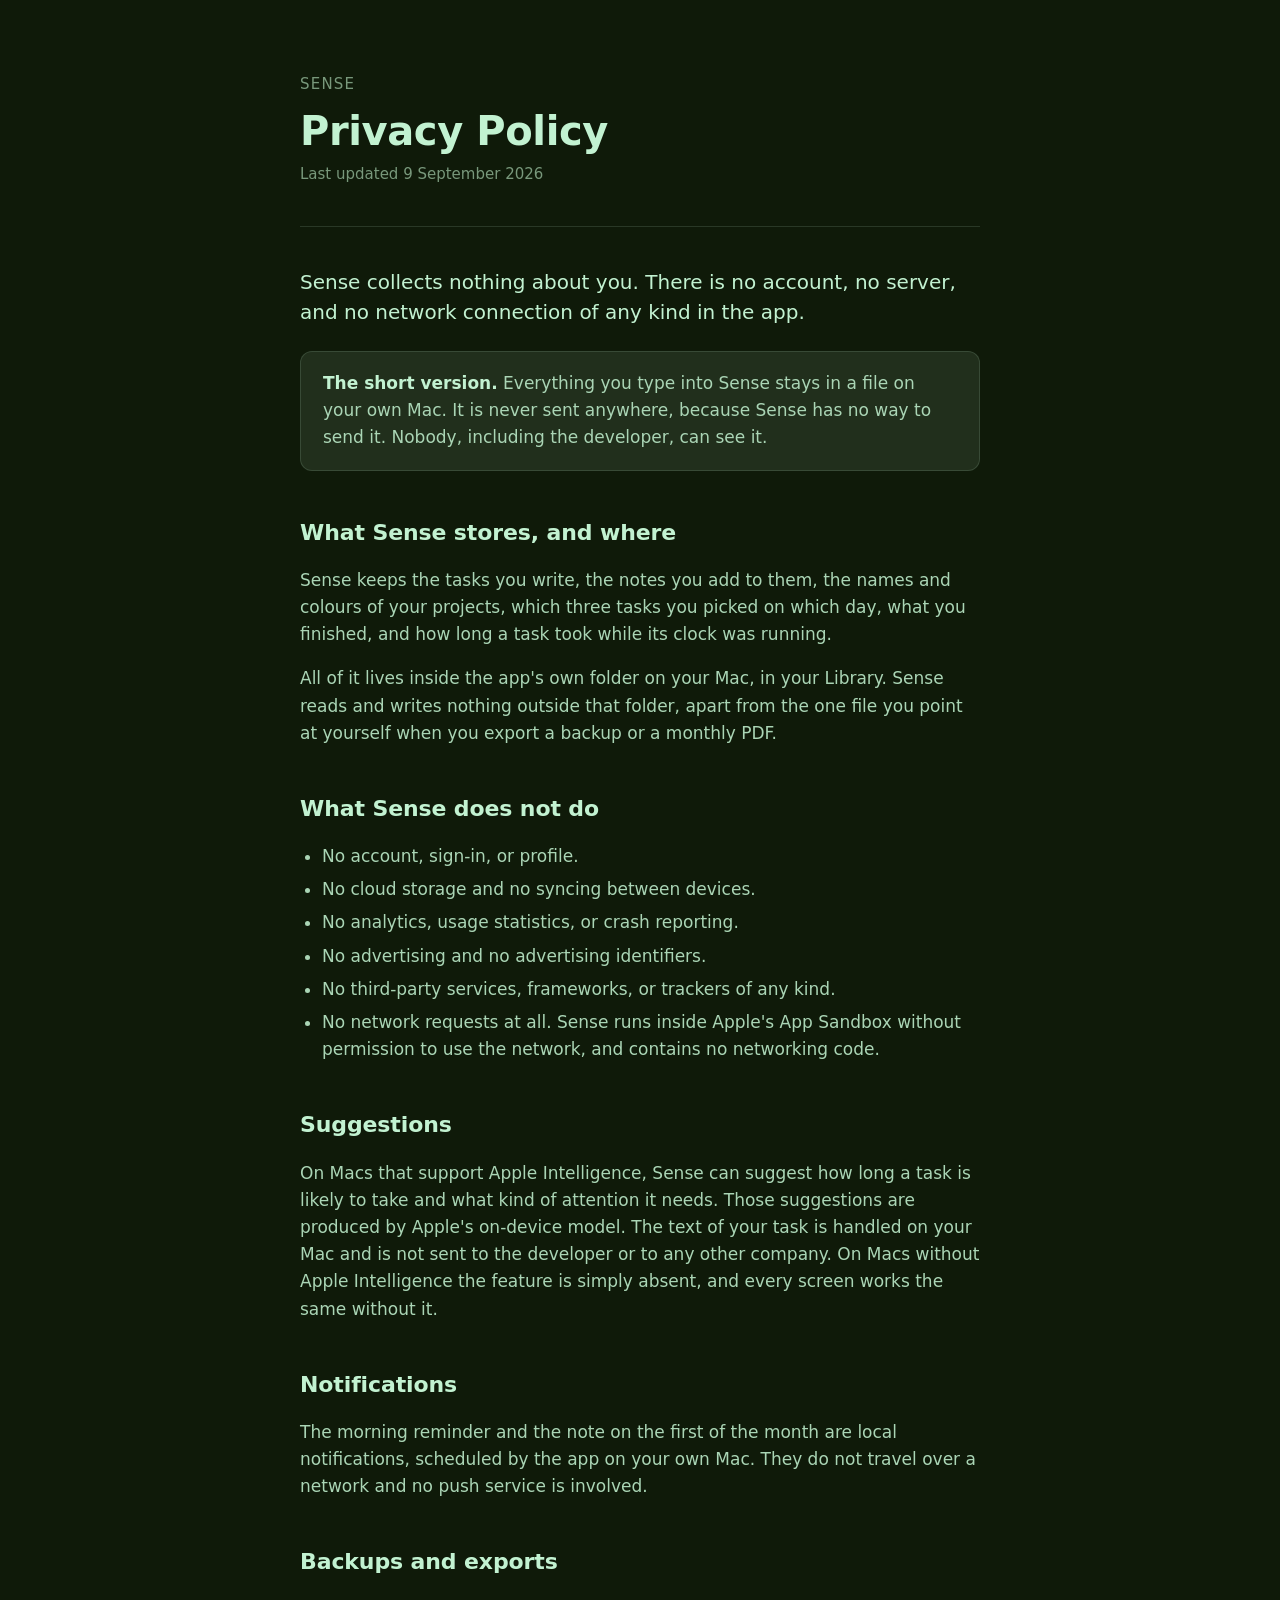
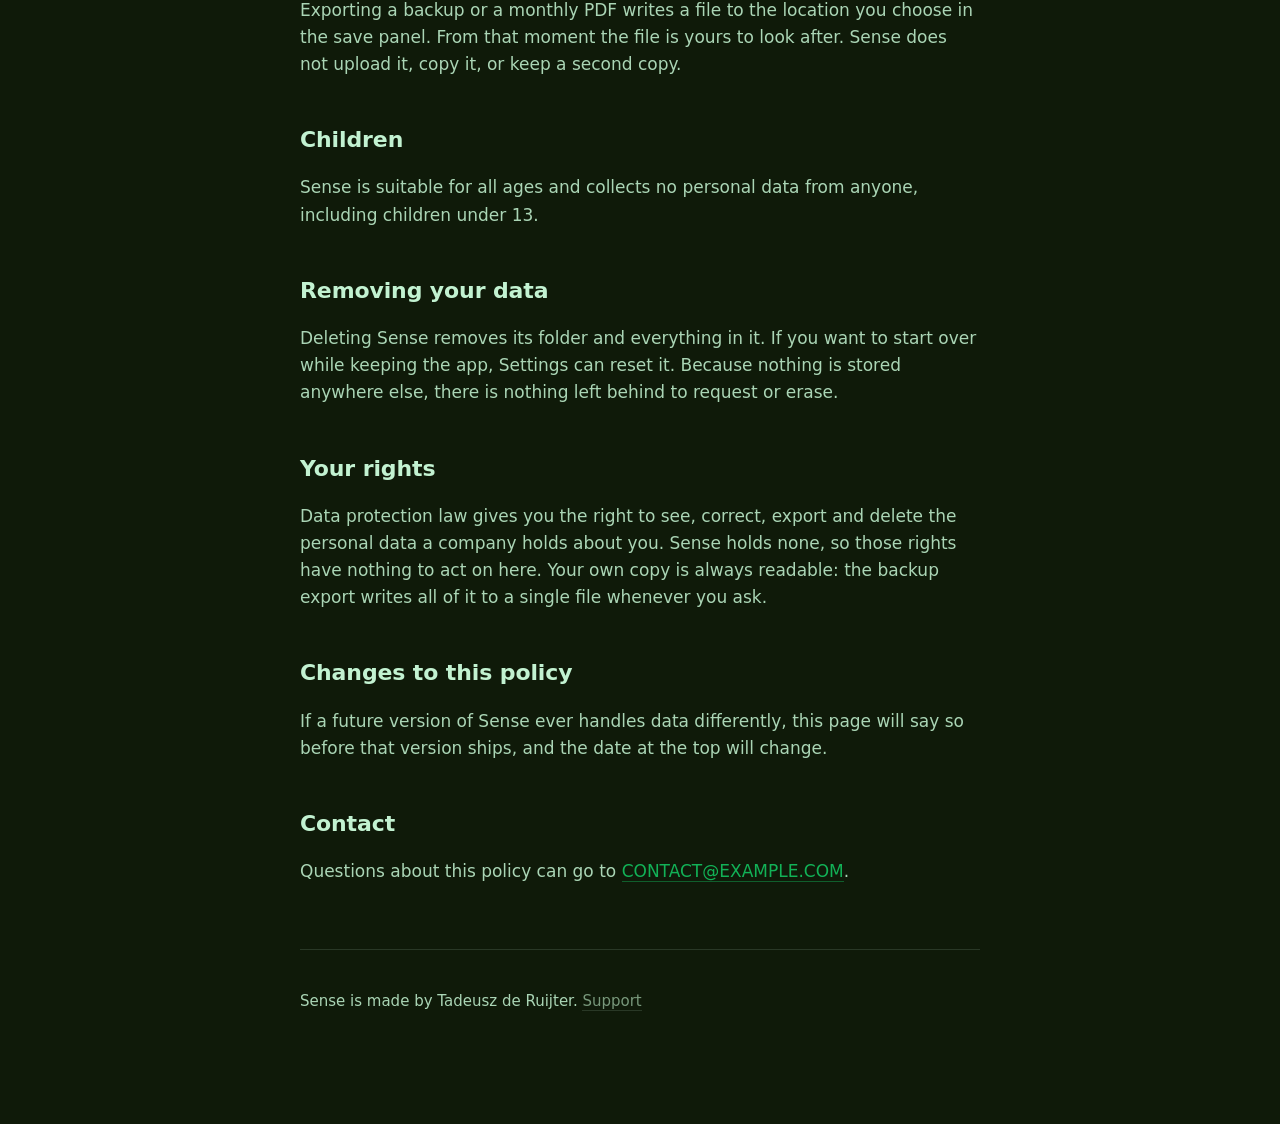
==== privacy.html @ edf2e289 "Add the support and privacy pages for Sense Claude-Session: https://claude.ai/code/session_01Mh4KZKW" ====
<!doctype html>
<html lang="en">
	<head>
		<meta charset="utf-8" />
		<meta name="viewport" content="width=device-width, initial-scale=1" />
		<title>Privacy Policy — Sense</title>
		<link rel="stylesheet" href="style.css" />
	</head>
	<body>
		<main>
			<header>
				<p class="mark">Sense</p>
				<h1>Privacy Policy</h1>
				<p class="date">Last updated 9 September 2026</p>
			</header>

			<p class="lede">
				Sense collects nothing about you. There is no account, no server, and no
				network connection of any kind in the app.
			</p>

			<div class="panel">
				<p>
					<strong>The short version.</strong> Everything you type into Sense stays
					in a file on your own Mac. It is never sent anywhere, because Sense has
					no way to send it. Nobody, including the developer, can see it.
				</p>
			</div>

			<h2>What Sense stores, and where</h2>
			<p>
				Sense keeps the tasks you write, the notes you add to them, the names and
				colours of your projects, which three tasks you picked on which day, what
				you finished, and how long a task took while its clock was running.
			</p>
			<p>
				All of it lives inside the app's own folder on your Mac, in your Library.
				Sense reads and writes nothing outside that folder, apart from the one file
				you point at yourself when you export a backup or a monthly PDF.
			</p>

			<h2>What Sense does not do</h2>
			<ul>
				<li>No account, sign-in, or profile.</li>
				<li>No cloud storage and no syncing between devices.</li>
				<li>No analytics, usage statistics, or crash reporting.</li>
				<li>No advertising and no advertising identifiers.</li>
				<li>No third-party services, frameworks, or trackers of any kind.</li>
				<li>
					No network requests at all. Sense runs inside Apple's App Sandbox without
					permission to use the network, and contains no networking code.
				</li>
			</ul>

			<h2>Suggestions</h2>
			<p>
				On Macs that support Apple Intelligence, Sense can suggest how long a task
				is likely to take and what kind of attention it needs. Those suggestions are
				produced by Apple's on-device model. The text of your task is handled on your
				Mac and is not sent to the developer or to any other company. On Macs without
				Apple Intelligence the feature is simply absent, and every screen works the
				same without it.
			</p>

			<h2>Notifications</h2>
			<p>
				The morning reminder and the note on the first of the month are local
				notifications, scheduled by the app on your own Mac. They do not travel over
				a network and no push service is involved.
			</p>

			<h2>Backups and exports</h2>
			<p>
				Exporting a backup or a monthly PDF writes a file to the location you choose
				in the save panel. From that moment the file is yours to look after. Sense
				does not upload it, copy it, or keep a second copy.
			</p>

			<h2>Children</h2>
			<p>
				Sense is suitable for all ages and collects no personal data from anyone,
				including children under 13.
			</p>

			<h2>Removing your data</h2>
			<p>
				Deleting Sense removes its folder and everything in it. If you want to start
				over while keeping the app, Settings can reset it. Because nothing is stored
				anywhere else, there is nothing left behind to request or erase.
			</p>

			<h2>Your rights</h2>
			<p>
				Data protection law gives you the right to see, correct, export and delete
				the personal data a company holds about you. Sense holds none, so those
				rights have nothing to act on here. Your own copy is always readable: the
				backup export writes all of it to a single file whenever you ask.
			</p>

			<h2>Changes to this policy</h2>
			<p>
				If a future version of Sense ever handles data differently, this page will
				say so before that version ships, and the date at the top will change.
			</p>

			<h2>Contact</h2>
			<p>
				Questions about this policy can go to
				<a href="mailto:CONTACT@EXAMPLE.COM">CONTACT@EXAMPLE.COM</a>.
			</p>

			<footer>
				<p>
					Sense is made by Tadeusz de Ruijter. <a href="support.html">Support</a>
				</p>
			</footer>
		</main>
	</body>
</html>
---- style.css ----
:root {
	--fern: #0f1a09;
	--mint: #c2f2d1;
	--signal: #12b257;
	--mint-dust: color-mix(in oklch, #c2f2d1 62%, #0f1a09);
	--mint-fill: color-mix(in oklch, #c2f2d1 12%, #0f1a09);
	--mint-seam: color-mix(in oklch, #c2f2d1 14%, transparent);
	color-scheme: dark;
}

* {
	box-sizing: border-box;
}

body {
	margin: 0;
	padding: 0 24px 96px;
	background: var(--fern);
	color: var(--mint);
	font-family:
		-apple-system, BlinkMacSystemFont, "Segoe UI", system-ui, sans-serif;
	font-size: 17px;
	line-height: 1.6;
	-webkit-font-smoothing: antialiased;
}

main {
	max-width: 680px;
	margin: 0 auto;
}

header {
	padding: 72px 0 40px;
	border-bottom: 1px solid var(--mint-seam);
	margin-bottom: 40px;
}

.mark {
	font-size: 15px;
	letter-spacing: 0.08em;
	text-transform: uppercase;
	color: var(--mint-dust);
	margin: 0 0 12px;
}

h1 {
	font-size: 40px;
	line-height: 1.15;
	font-weight: 600;
	margin: 0 0 8px;
	letter-spacing: -0.01em;
}

.date {
	color: var(--mint-dust);
	font-size: 15px;
	margin: 0;
}

h2 {
	font-size: 22px;
	font-weight: 600;
	margin: 44px 0 12px;
	letter-spacing: -0.005em;
}

h3 {
	font-size: 17px;
	font-weight: 600;
	margin: 28px 0 6px;
}

p,
li {
	color: color-mix(in oklch, var(--mint) 88%, var(--fern));
}

ul {
	padding-left: 22px;
}

li {
	margin: 6px 0;
}

strong {
	color: var(--mint);
	font-weight: 600;
}

a {
	color: var(--signal);
	text-decoration: none;
	border-bottom: 1px solid color-mix(in oklch, var(--signal) 45%, transparent);
}

a:hover {
	border-bottom-color: var(--signal);
}

.lede {
	font-size: 20px;
	line-height: 1.5;
	color: var(--mint);
	margin: 0 0 8px;
}

.panel {
	background: var(--mint-fill);
	border: 1px solid var(--mint-seam);
	border-radius: 12px;
	padding: 18px 22px;
	margin: 24px 0;
}

.panel p:last-child {
	margin-bottom: 0;
}

.panel p:first-child {
	margin-top: 0;
}

footer {
	margin-top: 64px;
	padding-top: 24px;
	border-top: 1px solid var(--mint-seam);
	color: var(--mint-dust);
	font-size: 15px;
}

footer a {
	color: var(--mint-dust);
	border-bottom-color: var(--mint-seam);
}

code {
	font-family: ui-monospace, SFMono-Regular, Menlo, monospace;
	font-size: 15px;
	background: var(--mint-fill);
	border-radius: 5px;
	padding: 1px 6px;
}
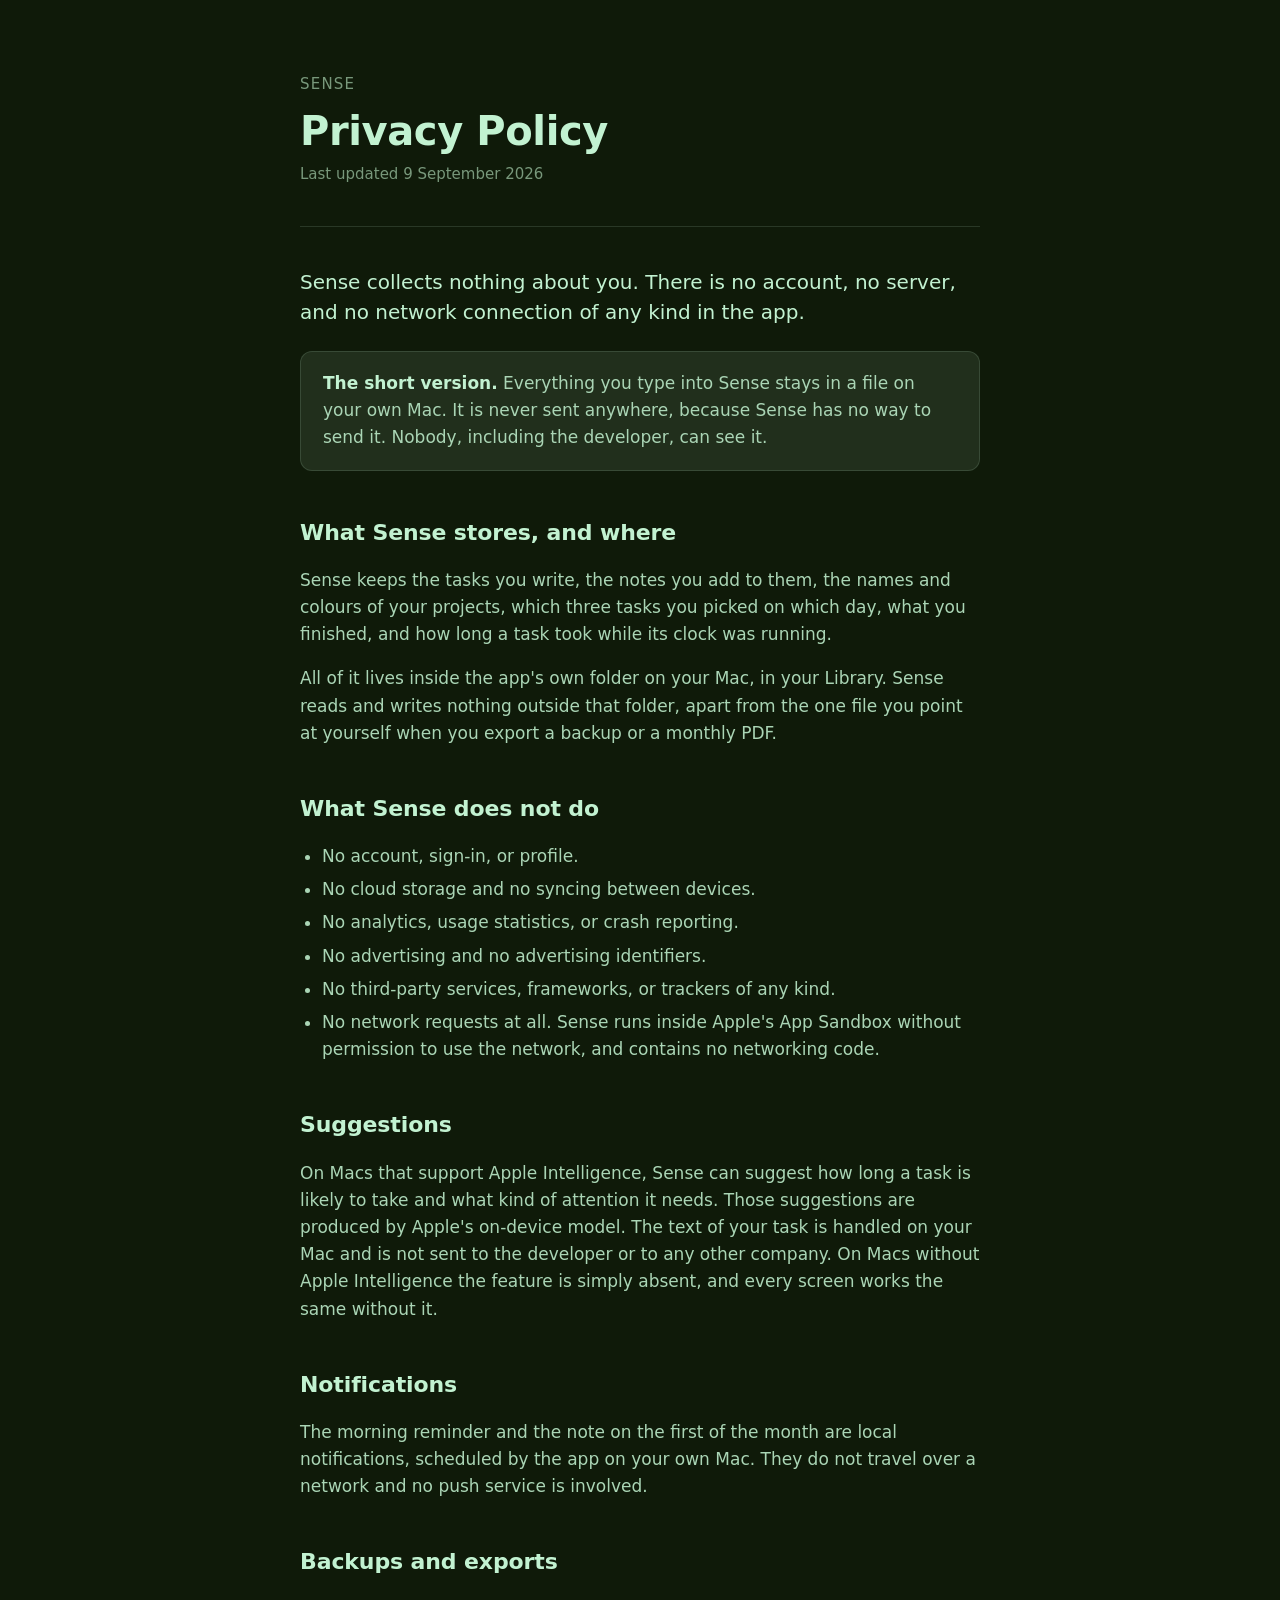
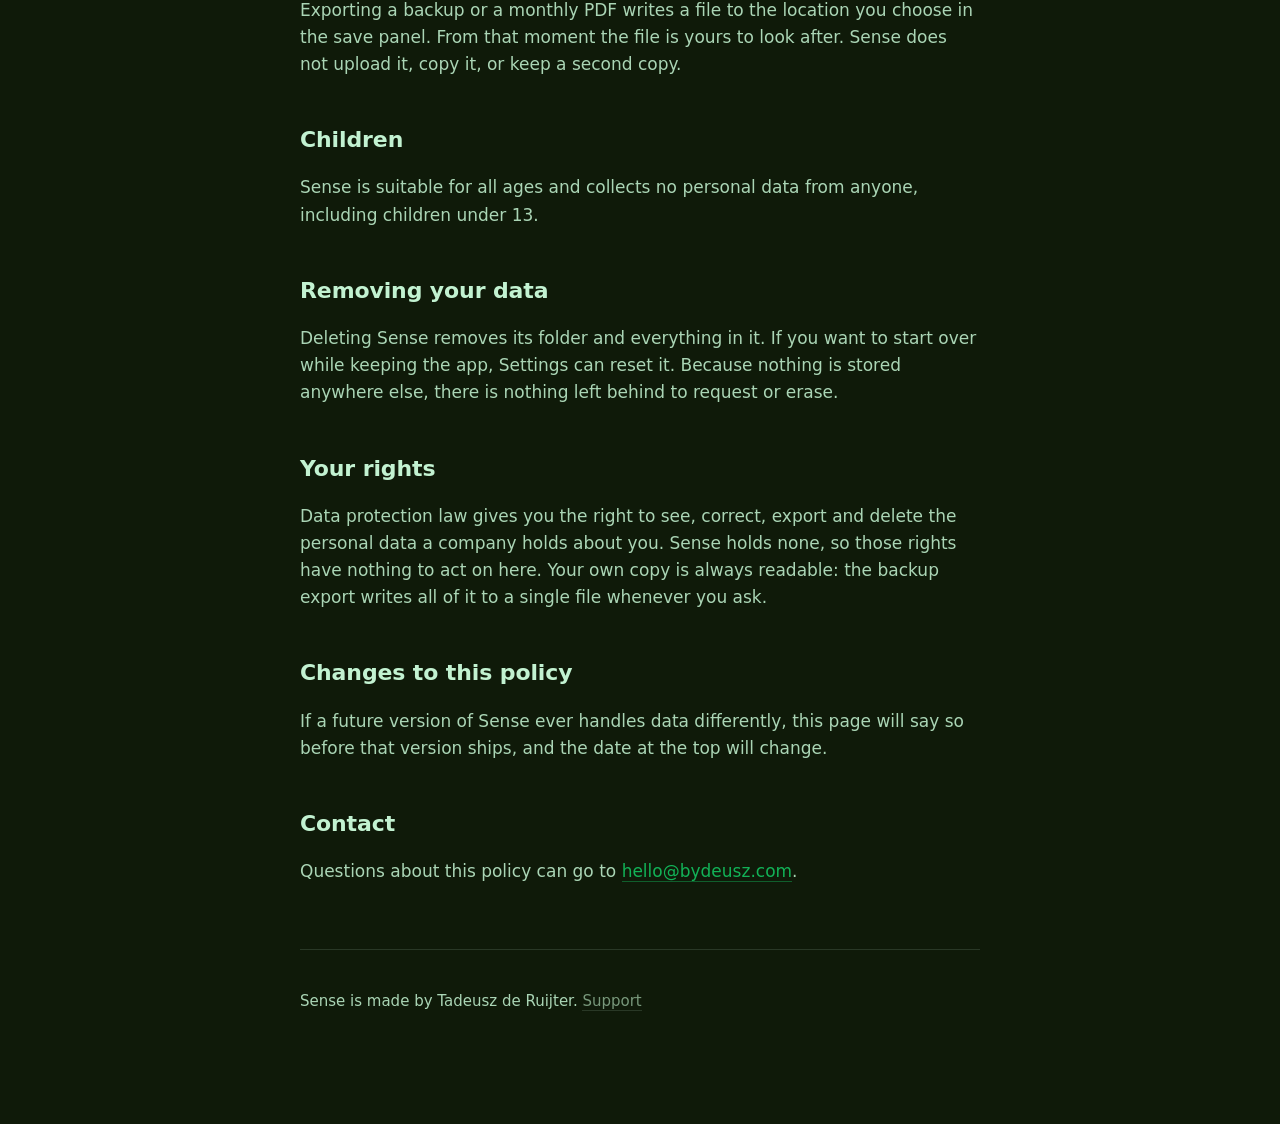
==== commit 11534aa0: "Put the real contact address on both pages Claude-Session: https://claude.ai/code/session_01Mh4KZKWd" ====
--- a/privacy.html
+++ b/privacy.html
@@ -106,7 +106,7 @@
 			<h2>Contact</h2>
 			<p>
 				Questions about this policy can go to
-				<a href="mailto:CONTACT@EXAMPLE.COM">CONTACT@EXAMPLE.COM</a>.
+				<a href="mailto:hello@bydeusz.com">hello@bydeusz.com</a>.
 			</p>
 
 			<footer>
